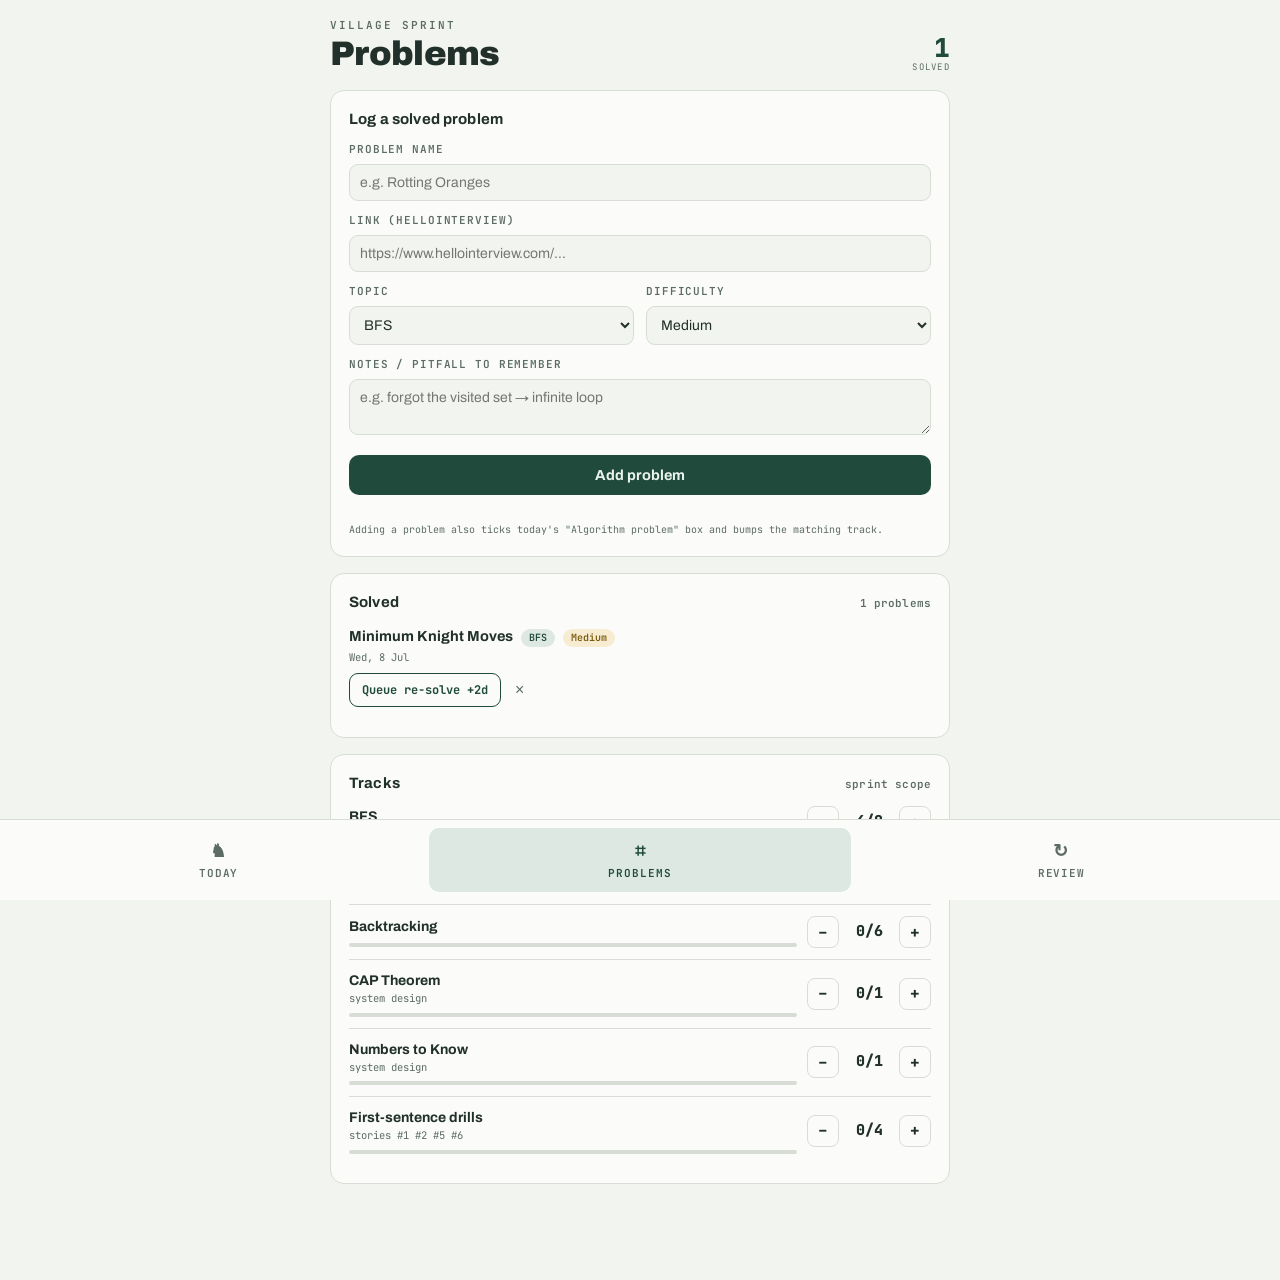
==== problems.html @ cf650b3b "Add Vanilla HTML/CSS/JS with shared modules" ====
<!DOCTYPE html>
<html lang="en">
<head>
<meta charset="UTF-8">
<meta name="viewport" content="width=device-width, initial-scale=1.0">
<meta name="theme-color" content="#1F4A3C">
<meta name="apple-mobile-web-app-capable" content="yes">
<meta name="apple-mobile-web-app-title" content="Sprint">
<title>Problems — Village Sprint</title>
<link href="https://fonts.googleapis.com/css2?family=JetBrains+Mono:wght@400;600;800&family=Archivo:wght@500;700;900&display=swap" rel="stylesheet">
<link rel="stylesheet" href="css/style.css">
</head>
<body>
<div class="wrap">

  <div class="header-row">
    <div>
      <div class="eyebrow">Village Sprint</div>
      <h1>Problems</h1>
    </div>
    <div class="hstats">
      <div><div class="num" id="probCount">0</div><div class="lbl">solved</div></div>
    </div>
  </div>

  <div class="card">
    <h2>Log a solved problem</h2>
    <div class="formgrid">
      <div class="full">
        <label class="f" for="pName">Problem name</label>
        <input type="text" id="pName" placeholder="e.g. Rotting Oranges">
      </div>
      <div class="full">
        <label class="f" for="pUrl">Link (HelloInterview)</label>
        <input type="url" id="pUrl" placeholder="https://www.hellointerview.com/...">
      </div>
      <div>
        <label class="f" for="pTopic">Topic</label>
        <select id="pTopic"></select>
      </div>
      <div>
        <label class="f" for="pDiff">Difficulty</label>
        <select id="pDiff">
          <option>Easy</option>
          <option selected>Medium</option>
          <option>Hard</option>
        </select>
      </div>
      <div class="full">
        <label class="f" for="pNotes">Notes / pitfall to remember</label>
        <textarea id="pNotes" placeholder="e.g. forgot the visited set → infinite loop"></textarea>
      </div>
    </div>
    <button class="save" id="pAdd">Add problem</button>
    <div class="saved-flash" id="pFlash"></div>
    <div class="thint">Adding a problem also ticks today's "Algorithm problem" box and bumps the matching track.</div>
  </div>

  <div class="card">
    <h2>Solved <span class="meta" id="listMeta"></span></h2>
    <div id="probList"><div class="empty">Nothing logged yet.</div></div>
  </div>

  <div class="card">
    <h2>Tracks <span class="meta">sprint scope</span></h2>
    <div id="tracks"></div>
  </div>

</div>

<nav class="nav">
  <a href="index.html" data-page="today"><span class="ico">♞</span>Today</a>
  <a href="problems.html" data-page="problems"><span class="ico">⌗</span>Problems</a>
  <a href="review.html" data-page="review"><span class="ico">↻</span>Review</a>
</nav>

<script src="js/store.js"></script>
<script>
(function () {
  VS.load();
  VS.markNav('problems');
  const S = VS.state();

  // topic select
  const topicSel = document.getElementById('pTopic');
  VS.TOPICS.forEach(t => {
    const o = document.createElement('option');
    o.value = t; o.textContent = t;
    topicSel.appendChild(o);
  });

  function render() {
    const probs = (S.problems || []).slice().sort((a, b) => (a.date < b.date ? 1 : -1));
    document.getElementById('probCount').textContent = probs.length;
    document.getElementById('listMeta').textContent = probs.length + ' problems';
    const list = document.getElementById('probList');
    if (probs.length === 0) {
      list.innerHTML = '<div class="empty">Nothing logged yet.</div>';
    } else {
      list.innerHTML = '';
      probs.forEach(p => {
        const el = document.createElement('div');
        el.className = 'prob';
        const nameHtml = p.url
          ? '<a href="' + VS.esc(p.url) + '" target="_blank" rel="noopener">' + VS.esc(p.name) + '</a>'
          : VS.esc(p.name);
        el.innerHTML =
          '<div class="top"><span class="nm">' + nameHtml + '</span>' +
          '<span class="chip">' + VS.esc(p.topic) + '</span>' +
          '<span class="chip gold">' + VS.esc(p.diff) + '</span></div>' +
          '<div class="sub">' + VS.fmtDate(p.date) +
          (p.lastReview ? ' · re-solved ' + VS.fmtDate(p.lastReview) : '') + '</div>' +
          (p.notes ? '<div class="notes">' + VS.esc(p.notes) + '</div>' : '');
        const acts = document.createElement('div');
        acts.className = 'acts';
        const q = document.createElement('button');
        q.className = 'mini'; q.textContent = 'Queue re-solve +2d';
        q.onclick = () => {
          const d = new Date(); d.setDate(d.getDate() + 2);
          S.resolve = S.resolve || [];
          S.resolve.push({ n: p.name, due: VS.iso(d) });
          VS.save();
          q.textContent = 'Queued ✓'; q.disabled = true;
        };
        const del = document.createElement('button');
        del.className = 'x'; del.textContent = '×';
        del.setAttribute('aria-label', 'delete ' + p.name);
        del.onclick = () => {
          if (!confirm('Delete "' + p.name + '" from the log?')) return;
          S.problems = S.problems.filter(x => x.id !== p.id);
          VS.save(); render();
        };
        acts.appendChild(q); acts.appendChild(del);
        el.appendChild(acts);
        list.appendChild(el);
      });
    }

    // tracks
    const tr = document.getElementById('tracks');
    tr.innerHTML = '';
    VS.DEFAULT_TRACKS.forEach(def => {
      const st = S.tracks.find(x => x.id === def.id) || { id: def.id, done: 0 };
      const row = document.createElement('div');
      row.className = 'track' + (st.done >= def.total ? ' done-track' : '');
      const info = document.createElement('div');
      info.style.flex = '1';
      info.innerHTML = '<div class="name">' + def.name + '</div>' +
        (def.sub ? '<div class="sub">' + def.sub + '</div>' : '') +
        '<div class="barwrap"><div class="bar" style="width:' + Math.round(100 * st.done / def.total) + '%"></div></div>';
      const ctr = document.createElement('div');
      ctr.className = 'counter';
      const minus = document.createElement('button'); minus.className = 'step'; minus.textContent = '–';
      minus.setAttribute('aria-label', def.name + ' decrease');
      const cnt = document.createElement('div'); cnt.className = 'cnt' + (st.done >= def.total ? ' done' : '');
      cnt.textContent = st.done + '/' + def.total;
      const plus = document.createElement('button'); plus.className = 'step'; plus.textContent = '+';
      plus.setAttribute('aria-label', def.name + ' increase');
      minus.onclick = () => { st.done = Math.max(0, st.done - 1); upsert(st); };
      plus.onclick = () => { st.done = Math.min(def.total, st.done + 1); upsert(st); };
      ctr.appendChild(minus); ctr.appendChild(cnt); ctr.appendChild(plus);
      row.appendChild(info); row.appendChild(ctr);
      tr.appendChild(row);
    });
  }

  function upsert(st) {
    const i = S.tracks.findIndex(x => x.id === st.id);
    if (i >= 0) S.tracks[i] = st; else S.tracks.push(st);
    VS.save(); render();
  }

  document.getElementById('pAdd').addEventListener('click', () => {
    const name = document.getElementById('pName').value.trim();
    if (!name) { document.getElementById('pName').focus(); return; }
    const url = document.getElementById('pUrl').value.trim();
    if (url && !/^https?:\/\//i.test(url)) {
      document.getElementById('pFlash').textContent = 'Link must start with http(s)://';
      return;
    }
    const topic = topicSel.value;
    const p = {
      id: 'p' + Date.now(),
      name: name, url: url, topic: topic,
      diff: document.getElementById('pDiff').value,
      notes: document.getElementById('pNotes').value.trim(),
      date: VS.todayIso(), lastReview: null
    };
    S.problems = S.problems || [];
    S.problems.push(p);

    // tick today's algo box
    const k = VS.activeKey();
    const cur = VS.dayState(k);
    cur.algo = true;
    if (!cur.problem) cur.problem = name;
    S.days[k] = cur;

    // bump matching track
    const trackId = VS.TOPIC_TRACK[topic];
    if (trackId) {
      const def = VS.DEFAULT_TRACKS.find(d => d.id === trackId);
      const st = S.tracks.find(x => x.id === trackId) || { id: trackId, done: 0 };
      st.done = Math.min(def.total, st.done + 1);
      const i = S.tracks.findIndex(x => x.id === trackId);
      if (i >= 0) S.tracks[i] = st; else S.tracks.push(st);
    }

    VS.save();
    document.getElementById('pName').value = '';
    document.getElementById('pUrl').value = '';
    document.getElementById('pNotes').value = '';
    document.getElementById('pFlash').textContent = 'Logged ✓ — today\u2019s algorithm box ticked';
    setTimeout(() => { document.getElementById('pFlash').textContent = ''; }, 3000);
    render();
  });

  render();
})();
</script>
</body>
</html>
---- css/style.css ----
:root {
  --paper: #F2F4EF;
  --card: #FBFCF9;
  --ink: #22302B;
  --ink-soft: #5C6B64;
  --pine: #1F4A3C;
  --pine-ink: #EAF2ED;
  --pine-soft: #DCE8E1;
  --gold: #DFA31F;
  --gold-soft: #F7ECD2;
  --gold-ink: #7A5A0D;
  --line: #D7DDD5;
  --danger: #A64B3C;
  --mono: 'JetBrains Mono', ui-monospace, monospace;
  --sans: 'Archivo', system-ui, sans-serif;
}
@media (prefers-color-scheme: dark) {
  :root {
    --paper: #171D1A;
    --card: #1F2622;
    --ink: #E4EAE5;
    --ink-soft: #93A29A;
    --pine: #6FBF9F;
    --pine-ink: #132019;
    --pine-soft: #24352E;
    --gold: #D9A21B;
    --gold-soft: #3A2F14;
    --gold-ink: #E8C877;
    --line: #333D37;
    --danger: #D07B6C;
  }
}
* { box-sizing: border-box; margin: 0; padding: 0; }
html { -webkit-text-size-adjust: 100%; }
body {
  background: var(--paper);
  color: var(--ink);
  font-family: var(--sans);
  line-height: 1.45;
  padding: 18px 16px 96px;
}
.wrap { max-width: 620px; margin: 0 auto; }

/* Header */
.eyebrow {
  font-family: var(--mono); font-size: 11px; font-weight: 600;
  letter-spacing: 0.18em; text-transform: uppercase; color: var(--ink-soft);
}
h1 {
  font-weight: 900; font-size: clamp(24px, 6vw, 34px);
  letter-spacing: -0.02em; line-height: 1.05; margin: 2px 0 2px;
}
.header-row { display: flex; justify-content: space-between; align-items: flex-end; gap: 16px; }
.hstats { display: flex; gap: 18px; text-align: right; }
.hstats .num { font-family: var(--mono); font-weight: 800; font-size: 26px; line-height: 1; color: var(--pine); }
.hstats .lbl { font-family: var(--mono); font-size: 9px; letter-spacing: 0.14em; text-transform: uppercase; color: var(--ink-soft); }

/* Cards */
.card {
  background: var(--card); border: 1.5px solid var(--line); border-radius: 14px;
  padding: 18px; margin-top: 16px;
}
.card h2 {
  font-size: 15px; font-weight: 700; letter-spacing: 0.01em;
  display: flex; justify-content: space-between; align-items: baseline; gap: 10px;
}
.card h2 .meta { font-family: var(--mono); font-size: 11px; font-weight: 600; color: var(--ink-soft); }
.empty { font-family: var(--mono); font-size: 12px; color: var(--ink-soft); margin-top: 10px; }

/* Bottom navigation */
.nav {
  position: fixed; bottom: 0; left: 0; right: 0; z-index: 10;
  background: var(--card); border-top: 1.5px solid var(--line);
  display: flex; justify-content: space-around;
  padding: 8px 8px calc(8px + env(safe-area-inset-bottom));
}
.nav a {
  flex: 1; text-align: center; text-decoration: none;
  font-family: var(--mono); font-size: 11px; font-weight: 600;
  letter-spacing: 0.08em; text-transform: uppercase;
  color: var(--ink-soft); padding: 10px 4px; border-radius: 10px;
}
.nav a .ico { display: block; font-size: 18px; margin-bottom: 2px; }
.nav a.active { color: var(--pine); background: var(--pine-soft); }

/* Knight board */
.board { display: grid; grid-template-columns: repeat(4, 1fr); gap: 6px; margin-top: 10px; }
.cell {
  aspect-ratio: 1; border-radius: 8px; border: 1.5px solid var(--line);
  background: var(--card); position: relative;
  display: flex; align-items: center; justify-content: center;
  font-family: var(--mono); font-size: 14px; font-weight: 600; color: var(--ink-soft);
  transition: background 0.25s, border-color 0.25s;
}
.cell .knight { position: absolute; inset: 0; display: flex; align-items: center; justify-content: center; font-size: 26px; line-height: 1; }
.cell.full { background: var(--pine); border-color: var(--pine); color: var(--pine-ink); }
.cell.min { background: var(--gold-soft); border-color: var(--gold); color: var(--ink); }
.cell.missed { background: transparent; border-color: var(--line); color: var(--ink-soft); opacity: 0.55; }
.cell.missed::after {
  content: ''; position: absolute; left: 22%; right: 22%; top: 50%;
  border-top: 1.5px solid var(--ink-soft); transform: rotate(-18deg);
}
.cell.today { border-color: var(--ink); border-width: 2px; color: var(--ink); }
.cell.today.full { color: var(--pine-ink); border-color: var(--pine); box-shadow: 0 0 0 2px var(--gold); }
.cell.friday::before {
  content: 'R'; position: absolute; top: 4px; right: 6px;
  font-size: 9px; font-weight: 800; color: var(--gold); font-family: var(--mono);
}
.legend { display: flex; flex-wrap: wrap; gap: 12px; margin-top: 10px; font-family: var(--mono); font-size: 10.5px; color: var(--ink-soft); }
.legend span::before { content: ''; display: inline-block; width: 9px; height: 9px; border-radius: 3px; margin-right: 5px; vertical-align: -1px; }
.lg-full::before { background: var(--pine); }
.lg-min::before { background: var(--gold-soft); border: 1px solid var(--gold); }
.lg-r::before { display: none !important; }

/* Checklist */
.check-row {
  display: flex; align-items: flex-start; gap: 12px;
  padding: 11px 0; border-bottom: 1px solid var(--line); cursor: pointer;
  -webkit-tap-highlight-color: transparent;
}
.check-row:last-of-type { border-bottom: none; }
.box {
  flex: none; width: 24px; height: 24px; border-radius: 7px;
  border: 2px solid var(--ink-soft); background: transparent; margin-top: 1px;
  display: flex; align-items: center; justify-content: center;
  color: transparent; font-weight: 800; font-size: 15px;
}
.check-row.on .box { background: var(--pine); border-color: var(--pine); color: var(--pine-ink); }
.check-row .txt .t { font-weight: 700; font-size: 14.5px; }
.check-row .txt .s { font-family: var(--mono); font-size: 11px; color: var(--ink-soft); margin-top: 1px; overflow-wrap: anywhere; }
.check-row.on .txt .t { color: var(--pine); }
.pill {
  display: inline-block; margin-top: 12px; font-family: var(--mono);
  font-size: 11px; font-weight: 600; letter-spacing: 0.05em;
  padding: 5px 10px; border-radius: 999px; border: 1.5px solid var(--line); color: var(--ink-soft);
}
.pill.min { border-color: var(--gold); background: var(--gold-soft); color: var(--gold-ink); }
.pill.full { border-color: var(--pine); background: var(--pine); color: var(--pine-ink); }
.fridaynote {
  margin-top: 10px; padding: 9px 12px; border-radius: 9px;
  background: var(--gold-soft); border: 1px dashed var(--gold);
  font-size: 12.5px; color: var(--gold-ink); font-family: var(--mono);
}

/* Forms */
textarea, input[type=text], input[type=url], select {
  width: 100%; border: 1.5px solid var(--line); border-radius: 9px;
  background: var(--paper); font-family: var(--sans); font-size: 14px;
  color: var(--ink); padding: 10px; margin-top: 6px;
}
textarea { resize: vertical; min-height: 56px; }
textarea:focus, input:focus, select:focus { outline: 2px solid var(--pine); outline-offset: 1px; border-color: var(--pine); }
label.f {
  display: block; margin-top: 12px; font-family: var(--mono); font-size: 11px;
  font-weight: 600; letter-spacing: 0.08em; text-transform: uppercase; color: var(--ink-soft);
}
.formgrid { display: grid; grid-template-columns: 1fr 1fr; gap: 0 12px; }
.formgrid .full { grid-column: 1 / -1; }
button.save {
  margin-top: 14px; width: 100%; padding: 12px; border: none; border-radius: 10px;
  background: var(--pine); color: var(--pine-ink); font-family: var(--sans);
  font-weight: 700; font-size: 14.5px; cursor: pointer;
}
button.save:active { transform: translateY(1px); }
button.mini {
  padding: 8px 12px; border-radius: 9px; border: 1.5px solid var(--pine);
  background: var(--card); color: var(--pine); font-family: var(--mono);
  font-size: 12px; font-weight: 700; cursor: pointer; white-space: nowrap;
}
button.step {
  width: 32px; height: 32px; border-radius: 8px; border: 1.5px solid var(--line);
  background: var(--card); font-family: var(--mono); font-size: 16px; font-weight: 700;
  color: var(--ink); cursor: pointer;
}
button:focus-visible, .check-row:focus-visible, .nav a:focus-visible { outline: 2px solid var(--gold); outline-offset: 2px; }
.saved-flash { font-family: var(--mono); font-size: 11px; color: var(--pine); margin-top: 8px; text-align: center; min-height: 14px; }
.addrow { display: flex; gap: 8px; margin-top: 12px; }
.addrow input { margin-top: 0; flex: 1; min-width: 0; }

/* Timer */
.timerbar {
  display: flex; align-items: center; justify-content: space-between;
  gap: 10px; margin-top: 14px; padding: 10px 12px;
  border: 1.5px solid var(--line); border-radius: 10px; background: var(--paper);
}
.tdisp { font-family: var(--mono); font-weight: 800; font-size: 26px; color: var(--pine); letter-spacing: 0.04em; min-width: 88px; }
.tdisp.done { color: var(--danger); animation: tflash 1s ease-in-out 3; }
@keyframes tflash { 50% { opacity: 0.25; } }
.tbtns { display: flex; gap: 6px; }
.thint { font-family: var(--mono); font-size: 10px; color: var(--ink-soft); margin-top: 6px; }
details.steps { margin-top: 12px; border: 1.5px dashed var(--line); border-radius: 10px; padding: 10px 12px; }
details.steps summary {
  cursor: pointer; font-family: var(--mono); font-size: 11.5px;
  font-weight: 600; letter-spacing: 0.06em; text-transform: uppercase; color: var(--pine);
}
details.steps ol { margin: 10px 0 2px 18px; font-size: 13.5px; }
details.steps li { margin-bottom: 6px; }

/* Problems list */
.prob {
  padding: 12px 0; border-bottom: 1px solid var(--line);
}
.prob:last-child { border-bottom: none; }
.prob .top { display: flex; align-items: baseline; gap: 8px; flex-wrap: wrap; }
.prob .nm { font-weight: 700; font-size: 14.5px; }
.prob .nm a { color: var(--ink); text-decoration: underline; text-decoration-color: var(--pine); text-underline-offset: 3px; }
.chip {
  font-family: var(--mono); font-size: 10px; font-weight: 600;
  padding: 2px 8px; border-radius: 999px; background: var(--pine-soft); color: var(--pine);
}
.chip.gold { background: var(--gold-soft); color: var(--gold-ink); }
.prob .sub { font-family: var(--mono); font-size: 10.5px; color: var(--ink-soft); margin-top: 3px; }
.prob .notes { font-size: 13px; margin-top: 5px; color: var(--ink); }
.prob .acts { margin-top: 8px; display: flex; gap: 8px; }
button.x { border: none; background: none; color: var(--ink-soft); font-size: 16px; cursor: pointer; padding: 2px 6px; }

/* Tracks */
.track { display: flex; align-items: center; justify-content: space-between; gap: 10px; padding: 11px 0; border-bottom: 1px solid var(--line); }
.track:last-child { border-bottom: none; }
.track .name { font-weight: 700; font-size: 14px; }
.track .sub { font-family: var(--mono); font-size: 10.5px; color: var(--ink-soft); }
.counter { display: flex; align-items: center; gap: 8px; }
.counter .cnt { font-family: var(--mono); font-weight: 800; font-size: 15px; min-width: 44px; text-align: center; }
.counter .cnt.done { color: var(--pine); }
.track.done-track .name { color: var(--pine); }
.track.done-track .name::after { content: ' \2713'; }
.barwrap { height: 4px; background: var(--line); border-radius: 2px; margin-top: 6px; overflow: hidden; }
.bar { height: 100%; background: var(--pine); border-radius: 2px; }

/* Randomizer */
.rand-card {
  margin-top: 12px; padding: 16px; border-radius: 12px;
  border: 2px solid var(--pine); background: var(--pine-soft); text-align: center;
}
.rand-card .rn { font-weight: 900; font-size: 20px; letter-spacing: -0.01em; }
.rand-card .rt { font-family: var(--mono); font-size: 11px; color: var(--ink-soft); margin-top: 4px; }
.rand-card .racts { display: flex; gap: 8px; justify-content: center; margin-top: 12px; flex-wrap: wrap; }

/* Re-solve + entries */
.rs-item { display: flex; align-items: center; gap: 10px; padding: 10px 0; border-bottom: 1px solid var(--line); }
.rs-item:last-child { border-bottom: none; }
.rs-item .nm { flex: 1; font-weight: 700; font-size: 14px; overflow-wrap: anywhere; }
.rs-item .due { font-family: var(--mono); font-size: 11px; color: var(--ink-soft); white-space: nowrap; }
.rs-item.duetoday .due { color: var(--gold-ink); background: var(--gold-soft); border: 1px solid var(--gold); padding: 2px 7px; border-radius: 999px; }
.rs-item.overdue .due { color: #fff; background: var(--danger); padding: 2px 7px; border-radius: 999px; }
.entry { padding: 10px 0; border-top: 1px solid var(--line); }
.entry .d { font-family: var(--mono); font-size: 11px; font-weight: 600; color: var(--pine); }
.entry p { font-size: 13.5px; margin-top: 3px; }

.kaizen { margin-top: 22px; text-align: center; font-family: var(--mono); font-size: 11.5px; color: var(--ink-soft); line-height: 1.7; }
@media (prefers-reduced-motion: reduce) { * { transition: none !important; animation: none !important; } }
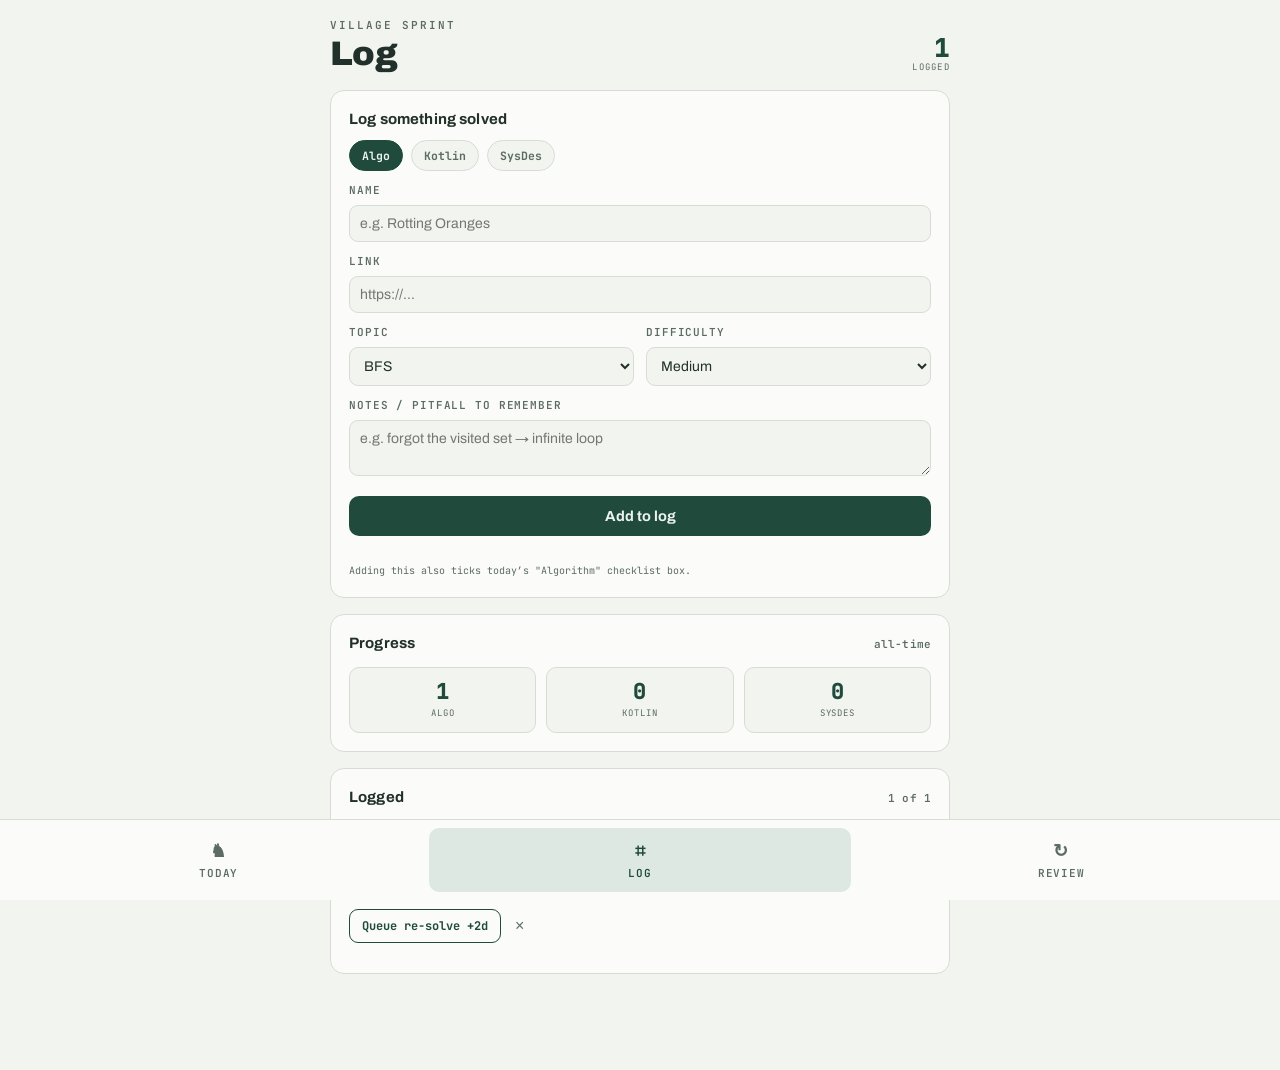
==== commit acb51dda: "Rework as open-ended tracker with Kotlin & System Design as full tracks The fixed 16-day sprint (Jul" ====
--- a/problems.html
+++ b/problems.html
@@ -6,7 +6,7 @@
 <meta name="theme-color" content="#1F4A3C">
 <meta name="apple-mobile-web-app-capable" content="yes">
 <meta name="apple-mobile-web-app-title" content="Sprint">
-<title>Problems — Village Sprint</title>
+<title>Log — Village Sprint</title>
 <link href="https://fonts.googleapis.com/css2?family=JetBrains+Mono:wght@400;600;800&family=Archivo:wght@500;700;900&display=swap" rel="stylesheet">
 <link rel="stylesheet" href="css/style.css">
 </head>
@@ -16,23 +16,24 @@
   <div class="header-row">
     <div>
       <div class="eyebrow">Village Sprint</div>
-      <h1>Problems</h1>
+      <h1>Log</h1>
     </div>
     <div class="hstats">
-      <div><div class="num" id="probCount">0</div><div class="lbl">solved</div></div>
+      <div><div class="num" id="probCount">0</div><div class="lbl">logged</div></div>
     </div>
   </div>
 
   <div class="card">
-    <h2>Log a solved problem</h2>
+    <h2>Log something solved</h2>
+    <div class="tabrow" id="trackTabs"></div>
     <div class="formgrid">
       <div class="full">
-        <label class="f" for="pName">Problem name</label>
+        <label class="f" for="pName">Name</label>
         <input type="text" id="pName" placeholder="e.g. Rotting Oranges">
       </div>
       <div class="full">
-        <label class="f" for="pUrl">Link (HelloInterview)</label>
-        <input type="url" id="pUrl" placeholder="https://www.hellointerview.com/...">
+        <label class="f" for="pUrl">Link</label>
+        <input type="url" id="pUrl" placeholder="https://...">
       </div>
       <div>
         <label class="f" for="pTopic">Topic</label>
@@ -51,26 +52,27 @@
         <textarea id="pNotes" placeholder="e.g. forgot the visited set → infinite loop"></textarea>
       </div>
     </div>
-    <button class="save" id="pAdd">Add problem</button>
+    <button class="save" id="pAdd">Add to log</button>
     <div class="saved-flash" id="pFlash"></div>
-    <div class="thint">Adding a problem also ticks today's "Algorithm problem" box and bumps the matching track.</div>
+    <div class="thint" id="tickHint">Adding this also ticks today's matching checklist box.</div>
   </div>
 
   <div class="card">
-    <h2>Solved <span class="meta" id="listMeta"></span></h2>
+    <h2>Progress <span class="meta">all-time</span></h2>
+    <div class="statgrid" id="pillarStats"></div>
+  </div>
+
+  <div class="card">
+    <h2>Logged <span class="meta" id="listMeta"></span></h2>
+    <div class="tabrow" id="filterTabs"></div>
     <div id="probList"><div class="empty">Nothing logged yet.</div></div>
-  </div>
-
-  <div class="card">
-    <h2>Tracks <span class="meta">sprint scope</span></h2>
-    <div id="tracks"></div>
   </div>
 
 </div>
 
 <nav class="nav">
   <a href="index.html" data-page="today"><span class="ico">♞</span>Today</a>
-  <a href="problems.html" data-page="problems"><span class="ico">⌗</span>Problems</a>
+  <a href="problems.html" data-page="problems"><span class="ico">⌗</span>Log</a>
   <a href="review.html" data-page="review"><span class="ico">↻</span>Review</a>
 </nav>
 
@@ -81,24 +83,68 @@
   VS.markNav('problems');
   const S = VS.state();
 
-  // topic select
-  const topicSel = document.getElementById('pTopic');
-  VS.TOPICS.forEach(t => {
-    const o = document.createElement('option');
-    o.value = t; o.textContent = t;
-    topicSel.appendChild(o);
-  });
+  let formTrack = VS.TRACK_DEFS[0].id;
+  let filterTrack = 'All';
+
+  // form track tabs
+  const trackTabs = document.getElementById('trackTabs');
+  function renderFormTabs() {
+    trackTabs.innerHTML = '';
+    VS.TRACK_DEFS.forEach(t => {
+      const b = document.createElement('button');
+      b.type = 'button';
+      b.className = 'tab chip-' + t.chip + (t.id === formTrack ? ' on' : '');
+      b.textContent = t.short;
+      b.onclick = () => { formTrack = t.id; renderFormTabs(); renderTopics(); };
+      trackTabs.appendChild(b);
+    });
+  }
+  function renderTopics() {
+    const sel = document.getElementById('pTopic');
+    sel.innerHTML = '';
+    VS.trackDef(formTrack).topics.forEach(t => {
+      const o = document.createElement('option');
+      o.value = t; o.textContent = t;
+      sel.appendChild(o);
+    });
+    document.getElementById('tickHint').textContent =
+      'Adding this also ticks today’s "' + VS.trackDef(formTrack).id + '" checklist box.';
+  }
+
+  // list filter tabs
+  const filterTabs = document.getElementById('filterTabs');
+  function renderFilterTabs() {
+    filterTabs.innerHTML = '';
+    ['All'].concat(VS.TRACK_DEFS.map(t => t.id)).forEach(id => {
+      const def = VS.TRACK_DEFS.find(t => t.id === id);
+      const b = document.createElement('button');
+      b.type = 'button';
+      b.className = 'tab' + (def ? ' chip-' + def.chip : '') + (id === filterTrack ? ' on' : '');
+      b.textContent = def ? def.short : 'All';
+      b.onclick = () => { filterTrack = id; render(); };
+      filterTabs.appendChild(b);
+    });
+  }
 
   function render() {
-    const probs = (S.problems || []).slice().sort((a, b) => (a.date < b.date ? 1 : -1));
-    document.getElementById('probCount').textContent = probs.length;
-    document.getElementById('listMeta').textContent = probs.length + ' problems';
+    const all = (S.problems || []);
+    document.getElementById('probCount').textContent = all.length;
+
+    // pillar stats
+    const stats = VS.TRACK_DEFS.map(t => [all.filter(p => p.track === t.id).length, t.short]);
+    document.getElementById('pillarStats').innerHTML = stats.map(c =>
+      '<div class="stat"><div class="v">' + c[0] + '</div><div class="l">' + c[1] + '</div></div>').join('');
+
+    const probs = all.filter(p => filterTrack === 'All' || p.track === filterTrack)
+      .slice().sort((a, b) => (a.date < b.date ? 1 : -1));
+    document.getElementById('listMeta').textContent = probs.length + ' of ' + all.length;
     const list = document.getElementById('probList');
     if (probs.length === 0) {
       list.innerHTML = '<div class="empty">Nothing logged yet.</div>';
     } else {
       list.innerHTML = '';
       probs.forEach(p => {
+        const def = VS.trackDef(p.track);
         const el = document.createElement('div');
         el.className = 'prob';
         const nameHtml = p.url
@@ -106,6 +152,7 @@
           : VS.esc(p.name);
         el.innerHTML =
           '<div class="top"><span class="nm">' + nameHtml + '</span>' +
+          '<span class="chip chip-' + def.chip + '">' + VS.esc(p.track) + '</span>' +
           '<span class="chip">' + VS.esc(p.topic) + '</span>' +
           '<span class="chip gold">' + VS.esc(p.diff) + '</span></div>' +
           '<div class="sub">' + VS.fmtDate(p.date) +
@@ -135,39 +182,6 @@
         list.appendChild(el);
       });
     }
-
-    // tracks
-    const tr = document.getElementById('tracks');
-    tr.innerHTML = '';
-    VS.DEFAULT_TRACKS.forEach(def => {
-      const st = S.tracks.find(x => x.id === def.id) || { id: def.id, done: 0 };
-      const row = document.createElement('div');
-      row.className = 'track' + (st.done >= def.total ? ' done-track' : '');
-      const info = document.createElement('div');
-      info.style.flex = '1';
-      info.innerHTML = '<div class="name">' + def.name + '</div>' +
-        (def.sub ? '<div class="sub">' + def.sub + '</div>' : '') +
-        '<div class="barwrap"><div class="bar" style="width:' + Math.round(100 * st.done / def.total) + '%"></div></div>';
-      const ctr = document.createElement('div');
-      ctr.className = 'counter';
-      const minus = document.createElement('button'); minus.className = 'step'; minus.textContent = '–';
-      minus.setAttribute('aria-label', def.name + ' decrease');
-      const cnt = document.createElement('div'); cnt.className = 'cnt' + (st.done >= def.total ? ' done' : '');
-      cnt.textContent = st.done + '/' + def.total;
-      const plus = document.createElement('button'); plus.className = 'step'; plus.textContent = '+';
-      plus.setAttribute('aria-label', def.name + ' increase');
-      minus.onclick = () => { st.done = Math.max(0, st.done - 1); upsert(st); };
-      plus.onclick = () => { st.done = Math.min(def.total, st.done + 1); upsert(st); };
-      ctr.appendChild(minus); ctr.appendChild(cnt); ctr.appendChild(plus);
-      row.appendChild(info); row.appendChild(ctr);
-      tr.appendChild(row);
-    });
-  }
-
-  function upsert(st) {
-    const i = S.tracks.findIndex(x => x.id === st.id);
-    if (i >= 0) S.tracks[i] = st; else S.tracks.push(st);
-    VS.save(); render();
   }
 
   document.getElementById('pAdd').addEventListener('click', () => {
@@ -178,10 +192,9 @@
       document.getElementById('pFlash').textContent = 'Link must start with http(s)://';
       return;
     }
-    const topic = topicSel.value;
     const p = {
       id: 'p' + Date.now(),
-      name: name, url: url, topic: topic,
+      name: name, url: url, track: formTrack, topic: document.getElementById('pTopic').value,
       diff: document.getElementById('pDiff').value,
       notes: document.getElementById('pNotes').value.trim(),
       date: VS.todayIso(), lastReview: null
@@ -189,32 +202,25 @@
     S.problems = S.problems || [];
     S.problems.push(p);
 
-    // tick today's algo box
-    const k = VS.activeKey();
+    // tick today's matching checklist box
+    const k = VS.todayIso();
     const cur = VS.dayState(k);
-    cur.algo = true;
-    if (!cur.problem) cur.problem = name;
+    cur[VS.trackDef(formTrack).check] = true;
+    if (formTrack === 'Algorithm' && !cur.problem) cur.problem = name;
     S.days[k] = cur;
-
-    // bump matching track
-    const trackId = VS.TOPIC_TRACK[topic];
-    if (trackId) {
-      const def = VS.DEFAULT_TRACKS.find(d => d.id === trackId);
-      const st = S.tracks.find(x => x.id === trackId) || { id: trackId, done: 0 };
-      st.done = Math.min(def.total, st.done + 1);
-      const i = S.tracks.findIndex(x => x.id === trackId);
-      if (i >= 0) S.tracks[i] = st; else S.tracks.push(st);
-    }
 
     VS.save();
     document.getElementById('pName').value = '';
     document.getElementById('pUrl').value = '';
     document.getElementById('pNotes').value = '';
-    document.getElementById('pFlash').textContent = 'Logged ✓ — today\u2019s algorithm box ticked';
+    document.getElementById('pFlash').textContent = 'Logged ✓ — today’s "' + formTrack + '" box ticked';
     setTimeout(() => { document.getElementById('pFlash').textContent = ''; }, 3000);
     render();
   });
 
+  renderFormTabs();
+  renderTopics();
+  renderFilterTabs();
   render();
 })();
 </script>
--- a/css/style.css
+++ b/css/style.css
@@ -84,7 +84,12 @@
 .nav a.active { color: var(--pine); background: var(--pine-soft); }
 
 /* Knight board */
-.board { display: grid; grid-template-columns: repeat(4, 1fr); gap: 6px; margin-top: 10px; }
+.dowrow { display: grid; grid-template-columns: repeat(7, 1fr); gap: 6px; margin-top: 10px; }
+.dowrow span {
+  text-align: center; font-family: var(--mono); font-size: 10px; font-weight: 700;
+  letter-spacing: 0.06em; color: var(--ink-soft);
+}
+.board { display: grid; grid-template-columns: repeat(7, 1fr); gap: 6px; margin-top: 6px; }
 .cell {
   aspect-ratio: 1; border-radius: 8px; border: 1.5px solid var(--line);
   background: var(--card); position: relative;
@@ -92,9 +97,13 @@
   font-family: var(--mono); font-size: 14px; font-weight: 600; color: var(--ink-soft);
   transition: background 0.25s, border-color 0.25s;
 }
+.cell.future { opacity: 0.3; border-style: dashed; cursor: default; }
 .cell .knight { position: absolute; inset: 0; display: flex; align-items: center; justify-content: center; font-size: 26px; line-height: 1; }
 .cell.full { background: var(--pine); border-color: var(--pine); color: var(--pine-ink); }
 .cell.min { background: var(--gold-soft); border-color: var(--gold); color: var(--ink); }
+.cell.part { background: transparent; border: 1.5px dashed var(--pine); color: var(--ink); }
+.cell { cursor: pointer; }
+.cell.viewing { box-shadow: 0 0 0 2px var(--gold); }
 .cell.missed { background: transparent; border-color: var(--line); color: var(--ink-soft); opacity: 0.55; }
 .cell.missed::after {
   content: ''; position: absolute; left: 22%; right: 22%; top: 50%;
@@ -110,6 +119,7 @@
 .legend span::before { content: ''; display: inline-block; width: 9px; height: 9px; border-radius: 3px; margin-right: 5px; vertical-align: -1px; }
 .lg-full::before { background: var(--pine); }
 .lg-min::before { background: var(--gold-soft); border: 1px solid var(--gold); }
+.lg-part::before { background: transparent; border: 1px dashed var(--pine); }
 .lg-r::before { display: none !important; }
 
 /* Checklist */
@@ -209,6 +219,24 @@
   padding: 2px 8px; border-radius: 999px; background: var(--pine-soft); color: var(--pine);
 }
 .chip.gold { background: var(--gold-soft); color: var(--gold-ink); }
+.chip-algo { background: var(--pine-soft); color: var(--pine); }
+.chip-kotlin { background: #E4DBF7; color: #5B3FA0; }
+.chip-sysdesign { background: var(--gold-soft); color: var(--gold-ink); }
+@media (prefers-color-scheme: dark) {
+  .chip-kotlin { background: #332950; color: #C9B6F2; }
+}
+
+/* Tabs (track filter / track selector) */
+.tabrow { display: flex; gap: 8px; margin-top: 10px; flex-wrap: wrap; }
+.tab {
+  padding: 7px 12px; border-radius: 999px; border: 1.5px solid var(--line);
+  background: var(--paper); color: var(--ink-soft); font-family: var(--mono);
+  font-size: 11.5px; font-weight: 700; cursor: pointer;
+}
+.tab.chip-algo.on { background: var(--pine); border-color: var(--pine); color: var(--pine-ink); }
+.tab.chip-kotlin.on { background: #5B3FA0; border-color: #5B3FA0; color: #F3EEFC; }
+.tab.chip-sysdesign.on { background: var(--gold); border-color: var(--gold); color: var(--gold-ink); }
+.tab.on:not(.chip-algo):not(.chip-kotlin):not(.chip-sysdesign) { background: var(--ink); border-color: var(--ink); color: var(--paper); }
 .prob .sub { font-family: var(--mono); font-size: 10.5px; color: var(--ink-soft); margin-top: 3px; }
 .prob .notes { font-size: 13px; margin-top: 5px; color: var(--ink); }
 .prob .acts { margin-top: 8px; display: flex; gap: 8px; }
@@ -248,4 +276,19 @@
 .entry p { font-size: 13.5px; margin-top: 3px; }
 
 .kaizen { margin-top: 22px; text-align: center; font-family: var(--mono); font-size: 11.5px; color: var(--ink-soft); line-height: 1.7; }
+
+/* Why-this-works list */
+.whylist { margin: 10px 0 2px 18px; font-size: 13.5px; }
+.whylist li { margin-bottom: 9px; }
+
+/* Stats */
+.statgrid { display: grid; grid-template-columns: repeat(3, 1fr); gap: 10px; margin-top: 12px; }
+.stat { text-align: center; padding: 12px 6px; border: 1.5px solid var(--line); border-radius: 10px; background: var(--paper); }
+.stat .v { font-family: var(--mono); font-weight: 800; font-size: 22px; color: var(--pine); line-height: 1.1; }
+.stat .l { font-family: var(--mono); font-size: 9px; letter-spacing: 0.1em; text-transform: uppercase; color: var(--ink-soft); margin-top: 3px; }
+.rate { margin-top: 12px; }
+.rate .rlbl { display: flex; justify-content: space-between; font-family: var(--mono); font-size: 11px; color: var(--ink); }
+.rate .rlbl span:last-child { color: var(--ink-soft); }
+.topicline { font-family: var(--mono); font-size: 11.5px; color: var(--ink); margin-top: 6px; }
+
 @media (prefers-reduced-motion: reduce) { * { transition: none !important; animation: none !important; } }
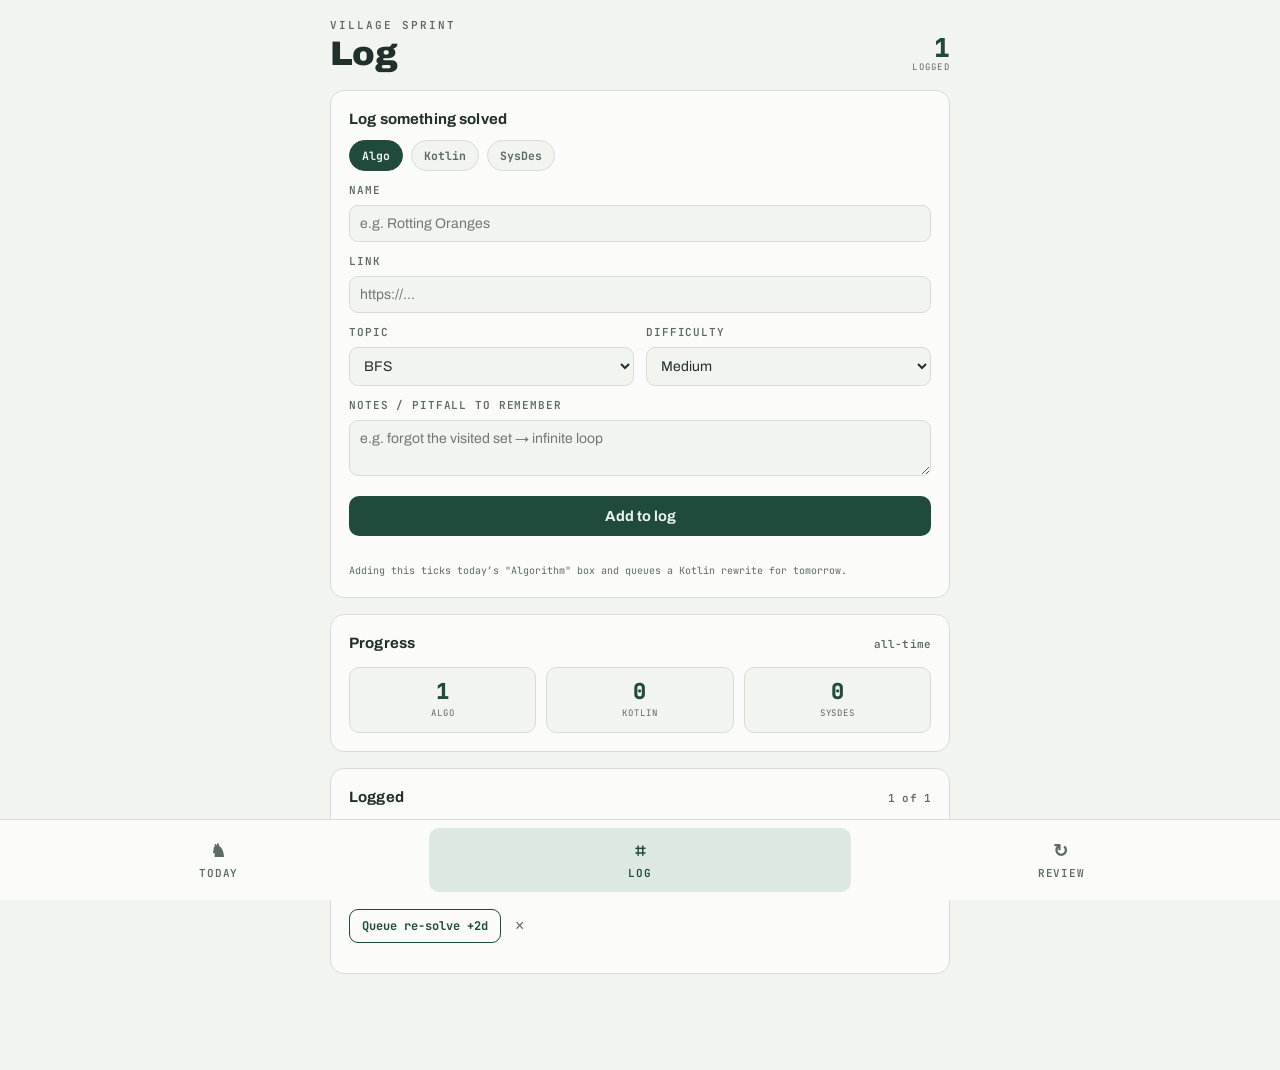
==== commit c8c74ae8: "Add Kotlin rewrite queue Logging an algorithm problem now queues it for a Kotlin rewrite due the nex" ====
--- a/problems.html
+++ b/problems.html
@@ -107,8 +107,9 @@
       o.value = t; o.textContent = t;
       sel.appendChild(o);
     });
-    document.getElementById('tickHint').textContent =
-      'Adding this also ticks today’s "' + VS.trackDef(formTrack).id + '" checklist box.';
+    document.getElementById('tickHint').textContent = formTrack === 'Algorithm'
+      ? 'Adding this ticks today’s "Algorithm" box and queues a Kotlin rewrite for tomorrow.'
+      : 'Adding this also ticks today’s "' + VS.trackDef(formTrack).id + '" checklist box.';
   }
 
   // list filter tabs
@@ -209,6 +210,9 @@
     if (formTrack === 'Algorithm' && !cur.problem) cur.problem = name;
     S.days[k] = cur;
 
+    // algorithm problems queue up for a Kotlin rewrite, due tomorrow
+    if (formTrack === 'Algorithm') VS.queueKotlin(name, p.topic);
+
     VS.save();
     document.getElementById('pName').value = '';
     document.getElementById('pUrl').value = '';
